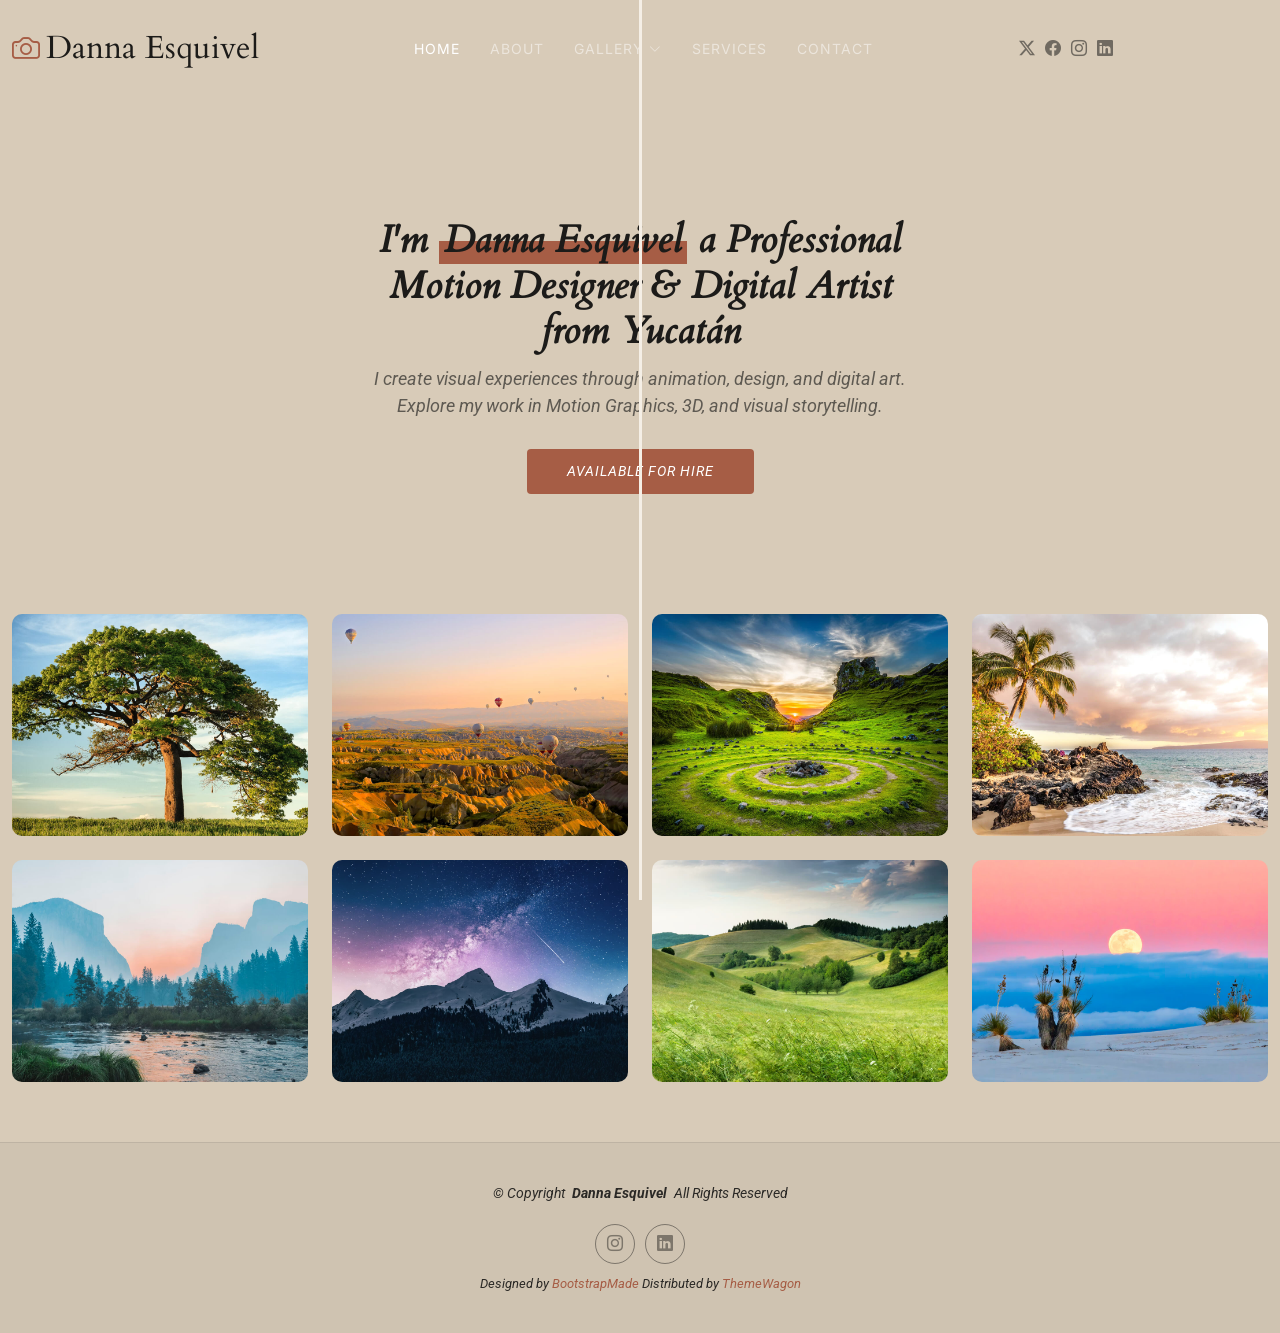
==== index.html @ 4520297f "Agregué enlace de Instagram" ====
<!DOCTYPE html>
<html lang="en">

<head>
  <meta charset="utf-8">
  <meta content="width=device-width, initial-scale=1.0" name="viewport">
  <title>Danna Esquivel | Motion Graphics & 3D Designer</title>
  <meta name="description" content="">
  <meta name="keywords" content="">

  <!-- Favicons -->
  <link href="assets/img/favicon.png" rel="icon">
  <link href="assets/img/apple-touch-icon.png" rel="apple-touch-icon">

  <!-- Fonts -->
  <link href="https://fonts.googleapis.com" rel="preconnect">
  <link href="https://fonts.gstatic.com" rel="preconnect" crossorigin>
  <link href="https://fonts.googleapis.com/css2?family=Roboto:ital,wght@0,100;0,300;0,400;0,500;0,700;0,900;1,100;1,300;1,400;1,500;1,700;1,900&family=Inter:wght@100;200;300;400;500;600;700;800;900&family=Cardo:ital,wght@0,400;0,700;1,400;1,700&display=swap" rel="stylesheet">

  <!-- Vendor CSS Files -->
  <link href="assets/vendor/bootstrap/css/bootstrap.min.css" rel="stylesheet">
  <link href="assets/vendor/bootstrap-icons/bootstrap-icons.css" rel="stylesheet">
  <link href="assets/vendor/aos/aos.css" rel="stylesheet">
  <link href="assets/vendor/glightbox/css/glightbox.min.css" rel="stylesheet">
  <link href="assets/vendor/swiper/swiper-bundle.min.css" rel="stylesheet">

  <!-- Main CSS File -->
  <link href="assets/css/main.css" rel="stylesheet">

  <!-- =======================================================
  * Template Name: PhotoFolio
  * Template URL: https://bootstrapmade.com/photofolio-bootstrap-photography-website-template/
  * Updated: Aug 07 2024 with Bootstrap v5.3.3
  * Author: BootstrapMade.com
  * License: https://bootstrapmade.com/license/
  ======================================================== -->
</head>

<body class="index-page">

  <header id="header" class="header d-flex align-items-center sticky-top">
    <div class="container-fluid position-relative d-flex align-items-center justify-content-between">

      <a href="index.html" class="logo d-flex align-items-center me-auto me-xl-0">
        <!-- Uncomment the line below if you also wish to use an image logo -->
        <!-- <img src="assets/img/logo.png" alt=""> -->
        <i class="bi bi-camera"></i>
        <h1 class="sitename">Danna Esquivel</h1>
      </a>

      <nav id="navmenu" class="navmenu">
        <ul>
          <li><a href="index.html" class="active">Home<br></a></li>
          <li><a href="about.html">About</a></li>
          <li class="dropdown"><a href="gallery.html"><span>Gallery</span> <i class="bi bi-chevron-down toggle-dropdown"></i></a>
            <ul>
              <li><a href="gallery.html">Nature</a></li>
              <li><a href="gallery.html">People</a></li>
              <li><a href="gallery.html">Architecture</a></li>
              <li><a href="gallery.html">Animals</a></li>
              <li><a href="gallery.html">Sports</a></li>
              <li><a href="gallery.html">Travel</a></li>
              <li class="dropdown"><a href="#"><span>Deep Dropdown</span> <i class="bi bi-chevron-down toggle-dropdown"></i></a>
                <ul>
                  <li><a href="#">Deep Dropdown 1</a></li>
                  <li><a href="#">Deep Dropdown 2</a></li>
                  <li><a href="#">Deep Dropdown 3</a></li>
                  <li><a href="#">Deep Dropdown 4</a></li>
                  <li><a href="#">Deep Dropdown 5</a></li>
                </ul>
              </li>
            </ul>
          </li>
          <li><a href="services.html">Services</a></li>
          <li><a href="contact.html">Contact</a></li>
        </ul>
        <i class="mobile-nav-toggle d-xl-none bi bi-list"></i>
      </nav>

      <div class="header-social-links">
        <a href="#" class="twitter"><i class="bi bi-twitter-x"></i></a>
        <a href="#" class="facebook"><i class="bi bi-facebook"></i></a>
        <a href="https://www.instagram.com/dannaeesq?igsh=MXY3OXNpZHllMGF1Nw==" target="_blank" ><i class="instagram"><i class="bi bi-instagram"></i></a>
        <a href="#" class="linkedin"><i class="bi bi-linkedin"></i></a>
      </div>

    </div>
  </header>

  <main class="main">

    <!-- Hero Section -->
    <section id="hero" class="hero section">

      <div class="container">
        <div class="row justify-content-center">
          <div class="col-lg-6 text-center" data-aos="fade-up" data-aos-delay="100">
            <h2><span>I'm </span><span class="underlight">Danna Esquivel</span> a Professional<span> Motion Designer & Digital Artist from Yucatán</span></h2>
            <p>I create visual experiences through animation, design, and digital art. Explore my work in Motion Graphics, 3D, and visual storytelling.</p>
            <a href="contact.html" class="btn-get-started">Available for Hire<br></a>
          </div>
        </div>
      </div>

    </section><!-- /Hero Section -->

    <!-- Gallery Section -->
    <section id="gallery" class="gallery section">

      <div class="container-fluid" data-aos="fade-up" data-aos-delay="100">

        <div class="row gy-4 justify-content-center">

          <div class="col-xl-3 col-lg-4 col-md-6">
            <div class="gallery-item h-100">
              <img src="assets/img/gallery/gallery-1.jpg" class="img-fluid" alt="">
              <div class="gallery-links d-flex align-items-center justify-content-center">
                <a href="assets/img/gallery/gallery-1.jpg" title="Gallery 1" class="glightbox preview-link"><i class="bi bi-arrows-angle-expand"></i></a>
                <a href="gallery-single.html" class="details-link"><i class="bi bi-link-45deg"></i></a>
              </div>
            </div>
          </div><!-- End Gallery Item -->

          <div class="col-xl-3 col-lg-4 col-md-6">
            <div class="gallery-item h-100">
              <img src="assets/img/gallery/gallery-2.jpg" class="img-fluid" alt="">
              <div class="gallery-links d-flex align-items-center justify-content-center">
                <a href="assets/img/gallery/gallery-2.jpg" title="Gallery 2" class="glightbox preview-link"><i class="bi bi-arrows-angle-expand"></i></a>
                <a href="gallery-single.html" class="details-link"><i class="bi bi-link-45deg"></i></a>
              </div>
            </div>
          </div><!-- End Gallery Item -->

          <div class="col-xl-3 col-lg-4 col-md-6">
            <div class="gallery-item h-100">
              <img src="assets/img/gallery/gallery-3.jpg" class="img-fluid" alt="">
              <div class="gallery-links d-flex align-items-center justify-content-center">
                <a href="assets/img/gallery/gallery-3.jpg" title="Gallery 3" class="glightbox preview-link"><i class="bi bi-arrows-angle-expand"></i></a>
                <a href="gallery-single.html" class="details-link"><i class="bi bi-link-45deg"></i></a>
              </div>
            </div>
          </div><!-- End Gallery Item -->

          <div class="col-xl-3 col-lg-4 col-md-6">
            <div class="gallery-item h-100">
              <img src="assets/img/gallery/gallery-4.jpg" class="img-fluid" alt="">
              <div class="gallery-links d-flex align-items-center justify-content-center">
                <a href="assets/img/gallery/gallery-4.jpg" title="Gallery 4" class="glightbox preview-link"><i class="bi bi-arrows-angle-expand"></i></a>
                <a href="gallery-single.html" class="details-link"><i class="bi bi-link-45deg"></i></a>
              </div>
            </div>
          </div><!-- End Gallery Item -->

          <div class="col-xl-3 col-lg-4 col-md-6">
            <div class="gallery-item h-100">
              <img src="assets/img/gallery/gallery-5.jpg" class="img-fluid" alt="">
              <div class="gallery-links d-flex align-items-center justify-content-center">
                <a href="assets/img/gallery/gallery-5.jpg" title="Gallery 5" class="glightbox preview-link"><i class="bi bi-arrows-angle-expand"></i></a>
                <a href="gallery-single.html" class="details-link"><i class="bi bi-link-45deg"></i></a>
              </div>
            </div>
          </div><!-- End Gallery Item -->

          <div class="col-xl-3 col-lg-4 col-md-6">
            <div class="gallery-item h-100">
              <img src="assets/img/gallery/gallery-6.jpg" class="img-fluid" alt="">
              <div class="gallery-links d-flex align-items-center justify-content-center">
                <a href="assets/img/gallery/gallery-6.jpg" title="Gallery 6" class="glightbox preview-link"><i class="bi bi-arrows-angle-expand"></i></a>
                <a href="gallery-single.html" class="details-link"><i class="bi bi-link-45deg"></i></a>
              </div>
            </div>
          </div><!-- End Gallery Item -->

          <div class="col-xl-3 col-lg-4 col-md-6">
            <div class="gallery-item h-100">
              <img src="assets/img/gallery/gallery-7.jpg" class="img-fluid" alt="">
              <div class="gallery-links d-flex align-items-center justify-content-center">
                <a href="assets/img/gallery/gallery-7.jpg" title="Gallery 7" class="glightbox preview-link"><i class="bi bi-arrows-angle-expand"></i></a>
                <a href="gallery-single.html" class="details-link"><i class="bi bi-link-45deg"></i></a>
              </div>
            </div>
          </div><!-- End Gallery Item -->

          <div class="col-xl-3 col-lg-4 col-md-6">
            <div class="gallery-item h-100">
              <img src="assets/img/gallery/gallery-8-2.jpg" class="img-fluid" alt="">
              <div class="gallery-links d-flex align-items-center justify-content-center">
                <a href="assets/img/gallery/gallery-8-2.jpg" title="Gallery 8" class="glightbox preview-link"><i class="bi bi-arrows-angle-expand"></i></a>
                <a href="gallery-single.html" class="details-link"><i class="bi bi-link-45deg"></i></a>
              </div>
            </div>
          </div><!-- End Gallery Item -->

        </div>

      </div>

    </section><!-- /Gallery Section -->

  </main>

  <footer id="footer" class="footer">

    <div class="container">
      <div class="copyright text-center ">
        <p>© <span>Copyright</span> <strong class="px-1 sitename">Danna Esquivel</strong> <span>All Rights Reserved</span></p>
      </div>
      <div class="social-links d-flex justify-content-center">
        <a href="https://www.instagram.com/dannaeesq?igsh=MXY3OXNpZHllMGF1Nw==" target="_blank"><i class="bi bi-instagram"></i></a>
        <a href=""><i class="bi bi-linkedin"></i></a>
      </div>
      <div class="credits">
        <!-- All the links in the footer should remain intact. -->
        <!-- You can delete the links only if you've purchased the pro version. -->
        <!-- Licensing information: https://bootstrapmade.com/license/ -->
        <!-- Purchase the pro version with working PHP/AJAX contact form: [buy-url] -->
        Designed by <a href="https://bootstrapmade.com/">BootstrapMade</a> Distributed by <a href="https://themewagon.com">ThemeWagon</a>
      </div>
    </div>

  </footer>

  <!-- Scroll Top -->
  <a href="#" id="scroll-top" class="scroll-top d-flex align-items-center justify-content-center"><i class="bi bi-arrow-up-short"></i></a>

  <!-- Preloader -->
  <div id="preloader">
    <div class="line"></div>
  </div>

  <!-- Vendor JS Files -->
  <script src="assets/vendor/bootstrap/js/bootstrap.bundle.min.js"></script>
  <script src="assets/vendor/php-email-form/validate.js"></script>
  <script src="assets/vendor/aos/aos.js"></script>
  <script src="assets/vendor/glightbox/js/glightbox.min.js"></script>
  <script src="assets/vendor/swiper/swiper-bundle.min.js"></script>

  <!-- Main JS File -->
  <script src="assets/js/main.js"></script>

</body>

</html>
---- assets/css/main.css ----
/**
* Template Name: PhotoFolio
* Template URL: https://bootstrapmade.com/photofolio-bootstrap-photography-website-template/
* Updated: Aug 07 2024 with Bootstrap v5.3.3
* Author: BootstrapMade.com
* License: https://bootstrapmade.com/license/
*/

/*--------------------------------------------------------------
# Font & Color Variables
# Help: https://bootstrapmade.com/color-system/
--------------------------------------------------------------*/
/* Fonts */
:root {
  --default-font: "Roboto",  system-ui, -apple-system, "Segoe UI", Roboto, "Helvetica Neue", Arial, "Noto Sans", "Liberation Sans", sans-serif, "Apple Color Emoji", "Segoe UI Emoji", "Segoe UI Symbol", "Noto Color Emoji";
  --heading-font: "Cardo",  sans-serif;
  --nav-font: "Inter",  sans-serif;
}

/* Global Colors - The following color variables are used throughout the website. Updating them here will change the color scheme of the entire website */
:root { 
  --background-color:  #D8CBB8; /* Background color for the entire website, including individual sections */
  --default-color: #2B2926; /* Default color used for the majority of the text content across the entire website */
  --heading-color: #1C1B19; /* Color for headings, subheadings and title throughout the website */
  --accent-color: #A65D45; /* Accent color that represents your brand on the website. It's used for buttons, links, and other elements that need to stand out */
  --surface-color: #C9BAA5; /* The surface color is used as a background of boxed elements within sections, such as cards, icon boxes, or other elements that require a visual separation from the global background. */
  --contrast-color: #ffffff; /* Contrast color for text, ensuring readability against backgrounds of accent, heading, or default colors. */
}

/* Nav Menu Colors - The following color variables are used specifically for the navigation menu. They are separate from the global colors to allow for more customization options */
:root {
  --nav-color: rgba(255, 255, 255, 0.5);  /* The default color of the main navmenu links */
  --nav-hover-color: #ffffff; /* Applied to main navmenu links when they are hovered over or active */
  --nav-mobile-background-color: #1a1a1a; /* Used as the background color for mobile navigation menu */
  --nav-dropdown-background-color: #1a1a1a; /* Used as the background color for dropdown items that appear when hovering over primary navigation items */
  --nav-dropdown-color: rgba(255, 255, 255, 0.5); /* Used for navigation links of the dropdown items in the navigation menu. */
  --nav-dropdown-hover-color: #ffffff; /* Similar to --nav-hover-color, this color is applied to dropdown navigation links when they are hovered over. */
}

/* Color Presets - These classes override global colors when applied to any section or element, providing reuse of the sam color scheme. */

.light-background {
  --background-color: #1a1a1a;
  --surface-color: #343434;
}

.dark-background {
  --background-color: #060606;
  --default-color: #ffffff;
  --heading-color: #ffffff;
  --surface-color: #252525;
  --contrast-color: #ffffff;
}

/* Smooth scroll */
:root {
  scroll-behavior: smooth;
}

/*--------------------------------------------------------------
# General Styling & Shared Classes
--------------------------------------------------------------*/
body {
  color: var(--default-color);
  background-color: var(--background-color);
  font-family: var(--default-font);
}

a {
  color: var(--accent-color);
  text-decoration: none;
  transition: 0.3s;
}

a:hover {
  color: color-mix(in srgb, var(--accent-color), transparent 25%);
  text-decoration: none;
}

h1,
h2,
h3,
h4,
h5,
h6 {
  color: var(--heading-color);
  font-family: var(--heading-font);
}

/* PHP Email Form Messages
------------------------------*/
.php-email-form .error-message {
  display: none;
  background: #df1529;
  color: #ffffff;
  text-align: left;
  padding: 15px;
  margin-bottom: 24px;
  font-weight: 600;
}

.php-email-form .sent-message {
  display: none;
  color: #ffffff;
  background: #059652;
  text-align: center;
  padding: 15px;
  margin-bottom: 24px;
  font-weight: 600;
}

.php-email-form .loading {
  display: none;
  background: var(--surface-color);
  text-align: center;
  padding: 15px;
  margin-bottom: 24px;
}

.php-email-form .loading:before {
  content: "";
  display: inline-block;
  border-radius: 50%;
  width: 24px;
  height: 24px;
  margin: 0 10px -6px 0;
  border: 3px solid var(--accent-color);
  border-top-color: var(--surface-color);
  animation: php-email-form-loading 1s linear infinite;
}

@keyframes php-email-form-loading {
  0% {
    transform: rotate(0deg);
  }

  100% {
    transform: rotate(360deg);
  }
}

/*--------------------------------------------------------------
# Global Header
--------------------------------------------------------------*/
.header {
  color: var(--default-color);
  background-color: var(--background-color);
  padding: 20px 0;
  transition: all 0.5s;
  z-index: 997;
  border-bottom: 1px solid var(--background-color);
}

.header .logo {
  line-height: 1;
}

.header .logo img {
  max-height: 36px;
  margin-right: 8px;
}

.header .logo h1 {
  font-size: 32px;
  margin: 0;
  font-weight: 400;
  color: var(--heading-color);
}

.header .logo i {
  font-size: 28px;
  margin-right: 6px;
}

.header .header-social-links {
  padding-right: 15px;
}

.header .header-social-links a {
  color: color-mix(in srgb, var(--default-color), transparent 40%);
  padding-left: 6px;
  display: inline-block;
  transition: 0.3s;
  font-size: 16px;
}

.header .header-social-links a:hover {
  color: var(--accent-color);
}

.header .header-social-links a i {
  line-height: 0px;
}

@media (max-width: 1200px) {
  .header .logo {
    order: 1;
  }

  .header .logo h1 {
    font-size: 26px;
  }

  .header .logo i {
    font-size: 20px;
  }

  .header .header-social-links {
    order: 2;
  }

  .header .header-social-links a {
    font-size: 16px;
  }

  .header .navmenu {
    order: 3;
  }
}

.scrolled .header {
  border-color: color-mix(in srgb, var(--background-color) 90%, white 20%);
}

/*--------------------------------------------------------------
# Navigation Menu
--------------------------------------------------------------*/
/* Navmenu - Desktop */
@media (min-width: 1200px) {
  .navmenu {
    padding: 0;
  }

  .navmenu ul {
    margin: 0;
    padding: 0;
    display: flex;
    list-style: none;
    align-items: center;
  }

  .navmenu li {
    position: relative;
  }

  .navmenu a,
  .navmenu a:focus {
    color: var(--nav-color);
    padding: 18px 15px;
    font-size: 14px;
    font-family: var(--nav-font);
    font-weight: 400;
    display: flex;
    align-items: center;
    justify-content: space-between;
    white-space: nowrap;
    transition: 0.3s;
    text-transform: uppercase;
    letter-spacing: 1px;
  }

  .navmenu a i,
  .navmenu a:focus i {
    font-size: 12px;
    line-height: 0;
    margin-left: 5px;
    transition: 0.3s;
  }

  .navmenu li:last-child a {
    padding-right: 0;
  }

  .navmenu li:hover>a,
  .navmenu .active,
  .navmenu .active:focus {
    color: var(--nav-hover-color);
  }

  .navmenu .dropdown ul {
    margin: 0;
    padding: 10px 0;
    background: var(--nav-dropdown-background-color);
    display: block;
    position: absolute;
    visibility: hidden;
    left: 14px;
    top: 130%;
    opacity: 0;
    transition: 0.3s;
    border-radius: 4px;
    z-index: 99;
  }

  .navmenu .dropdown ul li {
    min-width: 200px;
  }

  .navmenu .dropdown ul a {
    padding: 10px 20px;
    font-size: 15px;
    text-transform: none;
    color: var(--nav-dropdown-color);
  }

  .navmenu .dropdown ul a i {
    font-size: 12px;
  }

  .navmenu .dropdown ul a:hover,
  .navmenu .dropdown ul .active:hover,
  .navmenu .dropdown ul li:hover>a {
    color: var(--nav-dropdown-hover-color);
  }

  .navmenu .dropdown:hover>ul {
    opacity: 1;
    top: 100%;
    visibility: visible;
  }

  .navmenu .dropdown .dropdown ul {
    top: 0;
    left: -90%;
    visibility: hidden;
  }

  .navmenu .dropdown .dropdown:hover>ul {
    opacity: 1;
    top: 0;
    left: -100%;
    visibility: visible;
  }
}

/* Navmenu - Mobile */
@media (max-width: 1199px) {
  .mobile-nav-toggle {
    color: var(--nav-color);
    font-size: 28px;
    line-height: 0;
    margin-right: 10px;
    cursor: pointer;
    transition: color 0.3s;
  }

  .navmenu {
    padding: 0;
    z-index: 9997;
  }

  .navmenu ul {
    display: none;
    position: absolute;
    inset: 60px 20px 20px 20px;
    padding: 10px 0;
    margin: 0;
    border-radius: 6px;
    background-color: var(--nav-mobile-background-color);
    overflow-y: auto;
    transition: 0.3s;
    z-index: 9998;
    box-shadow: 0px 0px 30px rgba(0, 0, 0, 0.1);
  }

  .navmenu a,
  .navmenu a:focus {
    color: var(--nav-dropdown-color);
    padding: 10px 20px;
    font-family: var(--nav-font);
    font-size: 17px;
    font-weight: 500;
    display: flex;
    align-items: center;
    justify-content: space-between;
    white-space: nowrap;
    transition: 0.3s;
  }

  .navmenu a i,
  .navmenu a:focus i {
    font-size: 12px;
    line-height: 0;
    margin-left: 5px;
    width: 30px;
    height: 30px;
    display: flex;
    align-items: center;
    justify-content: center;
    border-radius: 50%;
    transition: 0.3s;
    background-color: color-mix(in srgb, var(--accent-color), transparent 90%);
  }

  .navmenu a i:hover,
  .navmenu a:focus i:hover {
    background-color: var(--accent-color);
    color: var(--contrast-color);
  }

  .navmenu a:hover,
  .navmenu .active,
  .navmenu .active:focus {
    color: var(--nav-dropdown-hover-color);
  }

  .navmenu .active i,
  .navmenu .active:focus i {
    background-color: var(--accent-color);
    color: var(--contrast-color);
    transform: rotate(180deg);
  }

  .navmenu .dropdown ul {
    position: static;
    display: none;
    z-index: 99;
    padding: 10px 0;
    margin: 10px 20px;
    background-color: var(--nav-dropdown-background-color);
    border: 1px solid color-mix(in srgb, var(--default-color), transparent 90%);
    box-shadow: none;
    transition: all 0.5s ease-in-out;
  }

  .navmenu .dropdown ul ul {
    background-color: rgba(33, 37, 41, 0.1);
  }

  .navmenu .dropdown>.dropdown-active {
    display: block;
    background-color: rgba(33, 37, 41, 0.03);
  }

  .mobile-nav-active {
    overflow: hidden;
  }

  .mobile-nav-active .mobile-nav-toggle {
    color: #fff;
    position: absolute;
    font-size: 32px;
    top: 15px;
    right: 15px;
    margin-right: 0;
    z-index: 9999;
  }

  .mobile-nav-active .navmenu {
    position: fixed;
    overflow: hidden;
    inset: 0;
    background: rgba(33, 37, 41, 0.8);
    transition: 0.3s;
  }

  .mobile-nav-active .navmenu>ul {
    display: block;
  }
}

/*--------------------------------------------------------------
# Global Footer
--------------------------------------------------------------*/
.footer {
  --background-color: color-mix(in srgb, var(--default-color), transparent 95%);
  border-top: 1px solid color-mix(in srgb, var(--default-color), transparent 90%);
  color: var(--default-color);
  background-color: var(--background-color);
  font-size: 14px;
  padding: 40px 0;
  position: relative;
}

.footer .copyright p {
  margin-bottom: 0;
}

.footer .social-links {
  margin-top: 20px;
}

.footer .social-links a {
  display: flex;
  align-items: center;
  justify-content: center;
  width: 40px;
  height: 40px;
  border-radius: 50%;
  border: 1px solid color-mix(in srgb, var(--default-color), transparent 50%);
  font-size: 16px;
  color: color-mix(in srgb, var(--default-color), transparent 50%);
  margin: 0 5px;
  transition: 0.3s;
}

.footer .social-links a:hover {
  color: var(--accent-color);
  border-color: var(--accent-color);
}

.footer .credits {
  margin-top: 10px;
  font-size: 13px;
  text-align: center;
}

/*--------------------------------------------------------------
# Preloader
--------------------------------------------------------------*/
#preloader {
  display: flex;
  position: fixed;
  inset: 0;
  width: 100%;
  height: 100vh;
  z-index: 99999;
}

#preloader:before,
#preloader:after {
  content: "";
  background-color: #2B2926;
  position: absolute;
  inset: 0;
  width: 50%;
  height: 100%;
  transition: all 0.3s ease 0s;
  z-index: -1;
}

#preloader:after {
  left: auto;
  right: 0;
}

#preloader .line {
  position: relative;
  overflow: hidden;
  margin: auto;
  width: 3px;
  height: 280px;
  transition: all 0.8s ease 0s;
}

#preloader .line:before {
  content: "";
  position: absolute;
  background-color: #F5EFE6;
  left: 0;
  top: 50%;
  width: 4px;
  height: 0%;
  transform: translateY(-50%);
  animation: lineincrease 1000ms ease-in-out 0s forwards;
}

#preloader .line:after {
  content: "";
  position: absolute;
  background-color: color-mix(in srgb, var(--default-color), transparent 95%);
  left: 0;
  top: 0;
  width: 3px;
  height: 100%;
  transform: translateY(-100%);
  animation: linemove 1200ms linear 0s infinite;
  animation-delay: 2000ms;
}

#preloader.loaded .line {
  opacity: 0;
  height: 100% !important;
}

#preloader.loaded .line:after {
  opacity: 0;
}

#preloader.loaded:before,
#preloader.loaded:after {
  animation: preloaderfinish 800ms ease-in-out 300ms forwards;
}

@keyframes lineincrease {
  0% {
    height: 0%;
  }

  100% {
    height: 100%;
  }
}

@keyframes linemove {
  0% {
    transform: translateY(200%);
  }

  100% {
    transform: translateY(-100%);
  }
}

@keyframes preloaderfinish {
  0% {
    width: 5 0%;
  }

  100% {
    width: 0%;
  }
}

/*--------------------------------------------------------------
# Scroll Top Button
--------------------------------------------------------------*/
.scroll-top {
  position: fixed;
  visibility: hidden;
  opacity: 0;
  right: 15px;
  bottom: -15px;
  z-index: 99999;
  background-color: var(--accent-color);
  width: 44px;
  height: 44px;
  border-radius: 50px;
  transition: all 0.4s;
}

.scroll-top i {
  font-size: 24px;
  color: var(--default-color);
  line-height: 0;
}

.scroll-top:hover {
  background-color: color-mix(in srgb, var(--accent-color), transparent 20%);
}

.scroll-top.active {
  visibility: visible;
  opacity: 1;
  bottom: 15px;
}

/*--------------------------------------------------------------
# Disable aos animation delay on mobile devices
--------------------------------------------------------------*/
@media screen and (max-width: 768px) {
  [data-aos-delay] {
    transition-delay: 0 !important;
  }
}

/*--------------------------------------------------------------
# Global Page Titles & Breadcrumbs
--------------------------------------------------------------*/
.page-title {
  color: var(--default-color);
  background-color: var(--background-color);
  position: relative;
}

.page-title .heading {
  padding: 80px 0;
  border-top: 1px solid color-mix(in srgb, var(--default-color), transparent 90%);
}

.page-title .heading h1 {
  font-size: 64px;
  font-weight: 400;
}

.page-title .heading .cta-btn {
  color: var(--default-color);
  background: var(--accent-color);
  font-weight: 400;
  font-size: 14px;
  display: inline-block;
  margin-top: 20px;
  padding: 12px 40px;
  border-radius: 4px;
  transition: 0.5s;
  text-transform: uppercase;
  letter-spacing: 1px;
}

.page-title .heading .cta-btn:hover {
  background-color: color-mix(in srgb, var(--accent-color) 90%, white 10%);
}

.page-title nav {
  background-color: color-mix(in srgb, var(--default-color), transparent 90%);
  padding: 20px 0;
}

.page-title nav ol {
  display: flex;
  flex-wrap: wrap;
  list-style: none;
  margin: 0;
  font-size: 16px;
  font-weight: 600;
}

.page-title nav ol li+li {
  padding-left: 10px;
}

.page-title nav ol li+li::before {
  content: "/";
  display: inline-block;
  padding-right: 10px;
  color: color-mix(in srgb, var(--default-color), transparent 70%);
}

/*--------------------------------------------------------------
# Global Sections
--------------------------------------------------------------*/
section,
.section {
  color: var(--default-color);
  background-color: var(--background-color);
  padding: 60px 0;
  scroll-margin-top: 100px;
  overflow: clip;
}

@media (max-width: 1199px) {

  section,
  .section {
    scroll-margin-top: 66px;
  }
}

/*--------------------------------------------------------------
# Global Section Titles
--------------------------------------------------------------*/
.section-title {
  padding-bottom: 60px;
  position: relative;
}

.section-title h2 {
  font-size: 14px;
  font-weight: 400;
  padding: 0;
  line-height: 1px;
  margin: 0;
  letter-spacing: 1.5px;
  text-transform: uppercase;
  color: color-mix(in srgb, var(--default-color), transparent 50%);
  position: relative;
  font-family: var(--default-font);
}

.section-title h2::after {
  content: "";
  width: 120px;
  height: 1px;
  display: inline-block;
  background: var(--accent-color);
  margin: 4px 10px;
}

.section-title p {
  color: var(--heading-color);
  margin: 0;
  font-size: 36px;
  font-weight: 400;
  font-family: var(--heading-font);
}

/*--------------------------------------------------------------
# Hero Section
--------------------------------------------------------------*/
.hero {
  width: 100%;
  min-height: 30vh;
  position: relative;
  padding: 120px 0 60px 0;
  display: flex;
  align-items: center;
}

.hero h2 {
  margin: 0 0 10px 0;
  font-size: 38px;
  font-weight: 700;
}

.hero h2 .underlight {
  position: relative;
  z-index: 1;
  padding: 0 5px;
  display: inline-block;
}

.hero h2 .underlight:before {
  content: "";
  position: absolute;
  height: 50%;
  bottom: 0;
  left: 0;
  right: 0;
  background: var(--accent-color);
  z-index: -1;
}

.hero p {
  color: color-mix(in srgb, var(--default-color), transparent 30%);
  margin-bottom: 30px;
  font-size: 18px;
}

@media (max-width: 768px) {
  .hero h2 {
    font-size: 32px;
  }
}

.hero .btn-get-started {
  color: var(--contrast-color);
  background: var(--accent-color);
  font-weight: 400;
  font-size: 14px;
  display: inline-block;
  padding: 12px 40px;
  border-radius: 4px;
  transition: 0.5s;
  text-transform: uppercase;
  letter-spacing: 1px;
}

.hero .btn-get-started:hover {
  background-color: color-mix(in srgb, var(--accent-color) 90%, white 10%);
}

/*--------------------------------------------------------------
# Gallery Section
--------------------------------------------------------------*/
.gallery .gallery-item {
  position: relative;
  overflow: hidden;
  border-radius: 10px;
}

.gallery .gallery-item img {
  transition: 0.3s;
}

.gallery .gallery-links {
  position: absolute;
  inset: 0;
  opacity: 0;
  transition: all ease-in-out 0.3s;
  background: rgba(0, 0, 0, 0.6);
  z-index: 3;
}

.gallery .gallery-links .preview-link,
.gallery .gallery-links .details-link {
  font-size: 20px;
  color: rgba(255, 255, 255, 0.5);
  transition: 0.3s;
  line-height: 1.2;
  margin: 30px 8px 0 8px;
}

.gallery .gallery-links .preview-link:hover,
.gallery .gallery-links .details-link:hover {
  color: #ffffff;
}

.gallery .gallery-links .details-link {
  font-size: 30px;
  line-height: 0;
}

.gallery .gallery-item:hover .gallery-links {
  opacity: 1;
}

.gallery .gallery-item:hover .preview-link,
.gallery .gallery-item:hover .details-link {
  margin-top: 0;
}

.gallery .gallery-item:hover img {
  transform: scale(1.1);
}

.glightbox-clean .gslide-description {
  background: #272727;
}

.glightbox-clean .gslide-title {
  color: rgba(255, 255, 255, 0.8);
  margin: 0;
}

/*--------------------------------------------------------------
# About Section
--------------------------------------------------------------*/
.about .content h2 {
  font-weight: 700;
  font-size: 24px;
}

.about .content ul {
  list-style: none;
  padding: 0;
}

.about .content ul li {
  margin-bottom: 20px;
  display: flex;
  align-items: center;
}

.about .content ul strong {
  margin-right: 10px;
}

.about .content ul i {
  font-size: 16px;
  margin-right: 5px;
  color: var(--accent-color);
  line-height: 0;
}

/*--------------------------------------------------------------
# Testimonials Section
--------------------------------------------------------------*/
.testimonials .testimonial-item {
  background-color: var(--surface-color);
  box-shadow: 0px 0 20px rgba(0, 0, 0, 0.1);
  box-sizing: content-box;
  padding: 30px;
  margin: 40px 30px;
  min-height: 320px;
  display: flex;
  flex-direction: column;
  text-align: center;
  transition: 0.3s;
}

.testimonials .testimonial-item .stars {
  margin-bottom: 15px;
}

.testimonials .testimonial-item .stars i {
  color: #ffc107;
  margin: 0 1px;
}

.testimonials .testimonial-item .testimonial-img {
  width: 90px;
  border-radius: 50%;
  border: 4px solid var(--background-color);
  margin: 0 auto;
}

.testimonials .testimonial-item h3 {
  font-size: 18px;
  font-weight: bold;
  margin: 10px 0 5px 0;
}

.testimonials .testimonial-item h4 {
  font-size: 14px;
  color: color-mix(in srgb, var(--default-color), transparent 40%);
  margin: 0;
}

.testimonials .testimonial-item p {
  font-style: italic;
  margin: 0 auto 15px auto;
}

.testimonials .swiper-wrapper {
  height: auto;
}

.testimonials .swiper-pagination {
  margin-top: 20px;
  position: relative;
}

.testimonials .swiper-pagination .swiper-pagination-bullet {
  width: 12px;
  height: 12px;
  background-color: color-mix(in srgb, var(--default-color), transparent 85%);
  opacity: 1;
}

.testimonials .swiper-pagination .swiper-pagination-bullet-active {
  background-color: var(--accent-color);
}

.testimonials .swiper-slide {
  opacity: 0.3;
}

@media (max-width: 1199px) {
  .testimonials .swiper-slide-active {
    opacity: 1;
  }

  .testimonials .swiper-pagination {
    margin-top: 0;
  }

  .testimonials .testimonial-item {
    margin: 40px 20px;
  }
}

@media (min-width: 1200px) {
  .testimonials .swiper-slide-next {
    opacity: 1;
    transform: scale(1.12);
  }
}

/*--------------------------------------------------------------
# Gallery Details Section
--------------------------------------------------------------*/
.gallery-details .portfolio-details-slider img {
  width: 100%;
}

.gallery-details .swiper-wrapper {
  height: auto;
}

.gallery-details .swiper-button-prev,
.gallery-details .swiper-button-next {
  width: 48px;
  height: 48px;
}

.gallery-details .swiper-button-prev:after,
.gallery-details .swiper-button-next:after {
  color: rgba(255, 255, 255, 0.8);
  background-color: rgba(0, 0, 0, 0.15);
  font-size: 24px;
  border-radius: 50%;
  width: 48px;
  height: 48px;
  display: flex;
  align-items: center;
  justify-content: center;
  transition: 0.3s;
}

.gallery-details .swiper-button-prev:hover:after,
.gallery-details .swiper-button-next:hover:after {
  background-color: rgba(0, 0, 0, 0.3);
}

@media (max-width: 575px) {

  .gallery-details .swiper-button-prev,
  .gallery-details .swiper-button-next {
    display: none;
  }
}

.gallery-details .swiper-pagination {
  margin-top: 20px;
  position: relative;
}

.gallery-details .swiper-pagination .swiper-pagination-bullet {
  width: 10px;
  height: 10px;
  background-color: color-mix(in srgb, var(--default-color), transparent 85%);
  opacity: 1;
}

.gallery-details .swiper-pagination .swiper-pagination-bullet-active {
  background-color: var(--accent-color);
}

.gallery-details .portfolio-info h3 {
  font-size: 22px;
  font-weight: 700;
  margin-bottom: 20px;
  padding-bottom: 20px;
  position: relative;
}

.gallery-details .portfolio-info h3:after {
  content: "";
  position: absolute;
  display: block;
  width: 50px;
  height: 3px;
  background: var(--accent-color);
  left: 0;
  bottom: 0;
}

.gallery-details .portfolio-info ul {
  list-style: none;
  padding: 0;
  font-size: 15px;
}

.gallery-details .portfolio-info ul li {
  display: flex;
  flex-direction: column;
  padding-bottom: 15px;
}

.gallery-details .portfolio-info ul strong {
  text-transform: uppercase;
  font-weight: 400;
  color: color-mix(in srgb, var(--default-color), transparent 50%);
  font-size: 14px;
}

.gallery-details .portfolio-info .btn-visit {
  padding: 8px 40px;
  background: var(--accent-color);
  color: var(--contrast-color);
  border-radius: 50px;
  transition: 0.3s;
}

.gallery-details .portfolio-info .btn-visit:hover {
  background: color-mix(in srgb, var(--accent-color), transparent 20%);
}

.gallery-details .portfolio-description h2 {
  font-size: 26px;
  font-weight: 700;
  margin-bottom: 20px;
}

.gallery-details .portfolio-description p {
  padding: 0;
}

.gallery-details .portfolio-description .testimonial-item {
  padding: 30px 30px 0 30px;
  position: relative;
  background: color-mix(in srgb, var(--default-color), transparent 97%);
  margin-bottom: 50px;
}

.gallery-details .portfolio-description .testimonial-item .testimonial-img {
  width: 90px;
  border-radius: 50px;
  border: 6px solid var(--background-color);
  float: left;
  margin: 0 10px 0 0;
}

.gallery-details .portfolio-description .testimonial-item h3 {
  font-size: 18px;
  font-weight: bold;
  margin: 15px 0 5px 0;
  padding-top: 20px;
}

.gallery-details .portfolio-description .testimonial-item h4 {
  font-size: 14px;
  color: #6c757d;
  margin: 0;
}

.gallery-details .portfolio-description .testimonial-item .quote-icon-left,
.gallery-details .portfolio-description .testimonial-item .quote-icon-right {
  color: color-mix(in srgb, var(--accent-color), transparent 50%);
  font-size: 26px;
  line-height: 0;
}

.gallery-details .portfolio-description .testimonial-item .quote-icon-left {
  display: inline-block;
  left: -5px;
  position: relative;
}

.gallery-details .portfolio-description .testimonial-item .quote-icon-right {
  display: inline-block;
  right: -5px;
  position: relative;
  top: 10px;
  transform: scale(-1, -1);
}

.gallery-details .portfolio-description .testimonial-item p {
  font-style: italic;
  margin: 0 0 15px 0 0 0;
  padding: 0;
}

/*--------------------------------------------------------------
# Services Section
--------------------------------------------------------------*/
.services .service-item {
  background-color: var(--surface-color);
  padding: 50px 30px;
  transition: all 0.3s ease-in-out;
  height: 100%;
  position: relative;
  z-index: 1;
}

.services .service-item:before {
  content: "";
  position: absolute;
  background: var(--accent-color);
  inset: 100% 0 0 0;
  transition: all 0.3s;
  z-index: -1;
}

.services .service-item .icon {
  margin-bottom: 15px;
}

.services .service-item .icon i {
  color: var(--default-color);
  background-color: var(--accent-color);
  font-size: 24px;
  width: 56px;
  height: 56px;
  display: flex;
  align-items: center;
  justify-content: center;
  border-radius: 50%;
  transition: ease-in-out 0.3s;
}

.services .service-item h4 {
  font-weight: 700;
  margin-bottom: 15px;
  font-size: 20px;
  font-family: var(--default-font);
}

.services .service-item h4 a {
  color: var(--heading-color);
  transition: ease-in-out 0.3s;
}

.services .service-item p {
  line-height: 24px;
  font-size: 14px;
  margin-bottom: 0;
  transition: ease-in-out 0.3s;
}

.services .service-item:hover h4 a,
.services .service-item:hover p {
  color: var(--default-color);
}

.services .service-item:hover i {
  color: var(--accent-color);
  background-color: var(--default-color);
}

.services .service-item:hover:before {
  background: var(--accent-color);
  inset: 0;
  border-radius: 0px;
}

/*--------------------------------------------------------------
# Pricing Section
--------------------------------------------------------------*/
.pricing .pricing-item {
  border-bottom: 1px dashed color-mix(in srgb, var(--default-color), transparent 60%);
  width: 100%;
  height: 100%;
  padding: 0 0 15px 0;
}

.pricing .pricing-item h3 {
  margin: 0;
  font-size: 20px;
  font-weight: 600;
}

.pricing .pricing-item h4 {
  margin: 0;
  font-size: 18px;
  color: var(--accent-color);
}

/*--------------------------------------------------------------
# Contact Section
--------------------------------------------------------------*/
.contact .info-wrap {
  margin-bottom: 30px;
}

.contact .info-item i {
  font-size: 20px;
  color: var(--accent-color);
  width: 56px;
  height: 56px;
  display: flex;
  justify-content: center;
  align-items: center;
  transition: all 0.3s ease-in-out;
  border-radius: 50%;
  border: 1px solid color-mix(in srgb, var(--accent-color), transparent 40%);
  margin-right: 15px;
}

.contact .info-item h3 {
  font-size: 18px;
  font-weight: 700;
  margin: 0 0 5px 0;
  font-family: var(--default-font);
}

.contact .info-item p {
  padding: 0;
  margin-bottom: 0;
  font-size: 14px;
}

.contact .info-item:hover i {
  background: var(--accent-color);
  color: var(--contrast-color);
}

@media (max-width: 575px) {
  .contact .php-email-form {
    padding: 20px;
  }
}

.contact .php-email-form input[type=text],
.contact .php-email-form input[type=email],
.contact .php-email-form textarea {
  font-size: 14px;
  padding: 10px 15px;
  box-shadow: none;
  border-radius: 0;
  color: var(--default-color);
  background-color: var(--surface-color);
  border-color: color-mix(in srgb, var(--default-color), transparent 80%);
}

.contact .php-email-form input[type=text]:focus,
.contact .php-email-form input[type=email]:focus,
.contact .php-email-form textarea:focus {
  border-color: var(--accent-color);
}

.contact .php-email-form input[type=text]::placeholder,
.contact .php-email-form input[type=email]::placeholder,
.contact .php-email-form textarea::placeholder {
  color: color-mix(in srgb, var(--default-color), transparent 70%);
}

.contact .php-email-form button[type=submit] {
  color: var(--default-color);
  background: var(--accent-color);
  font-weight: 400;
  font-size: 14px;
  display: inline-block;
  margin-top: 20px;
  padding: 14px 40px;
  border: 0;
  border-radius: 4px;
  transition: 0.5s;
  text-transform: uppercase;
  letter-spacing: 1px;
}

.contact .php-email-form button[type=submit]:hover {
  background-color: color-mix(in srgb, var(--accent-color) 90%, white 10%);
}

/*--------------------------------------------------------------
# Starter Section Section
--------------------------------------------------------------*/
.starter-section {
  /* Add your styles here */
}
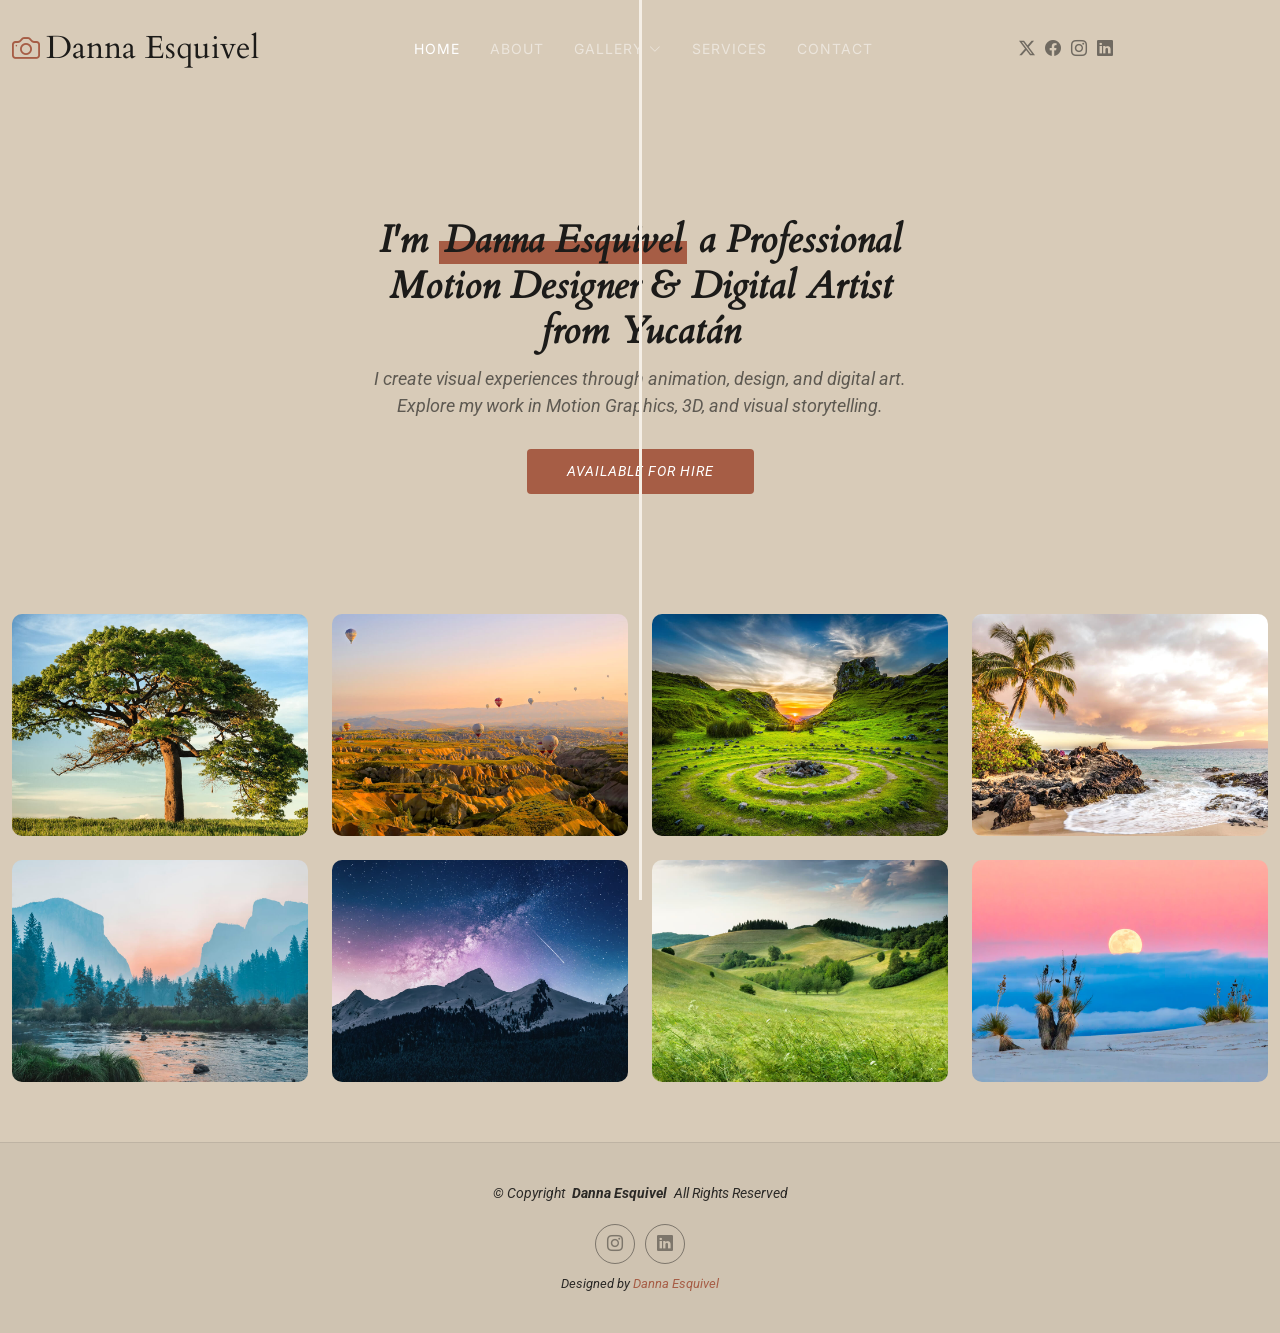
==== commit 766ad331: "Actualicé index" ====
--- a/index.html
+++ b/index.html
@@ -214,7 +214,7 @@
         <!-- You can delete the links only if you've purchased the pro version. -->
         <!-- Licensing information: https://bootstrapmade.com/license/ -->
         <!-- Purchase the pro version with working PHP/AJAX contact form: [buy-url] -->
-        Designed by <a href="https://bootstrapmade.com/">BootstrapMade</a> Distributed by <a href="https://themewagon.com">ThemeWagon</a>
+        Designed by <a href="https://bootstrapmade.com/">Danna Esquivel</a>
       </div>
     </div>
 
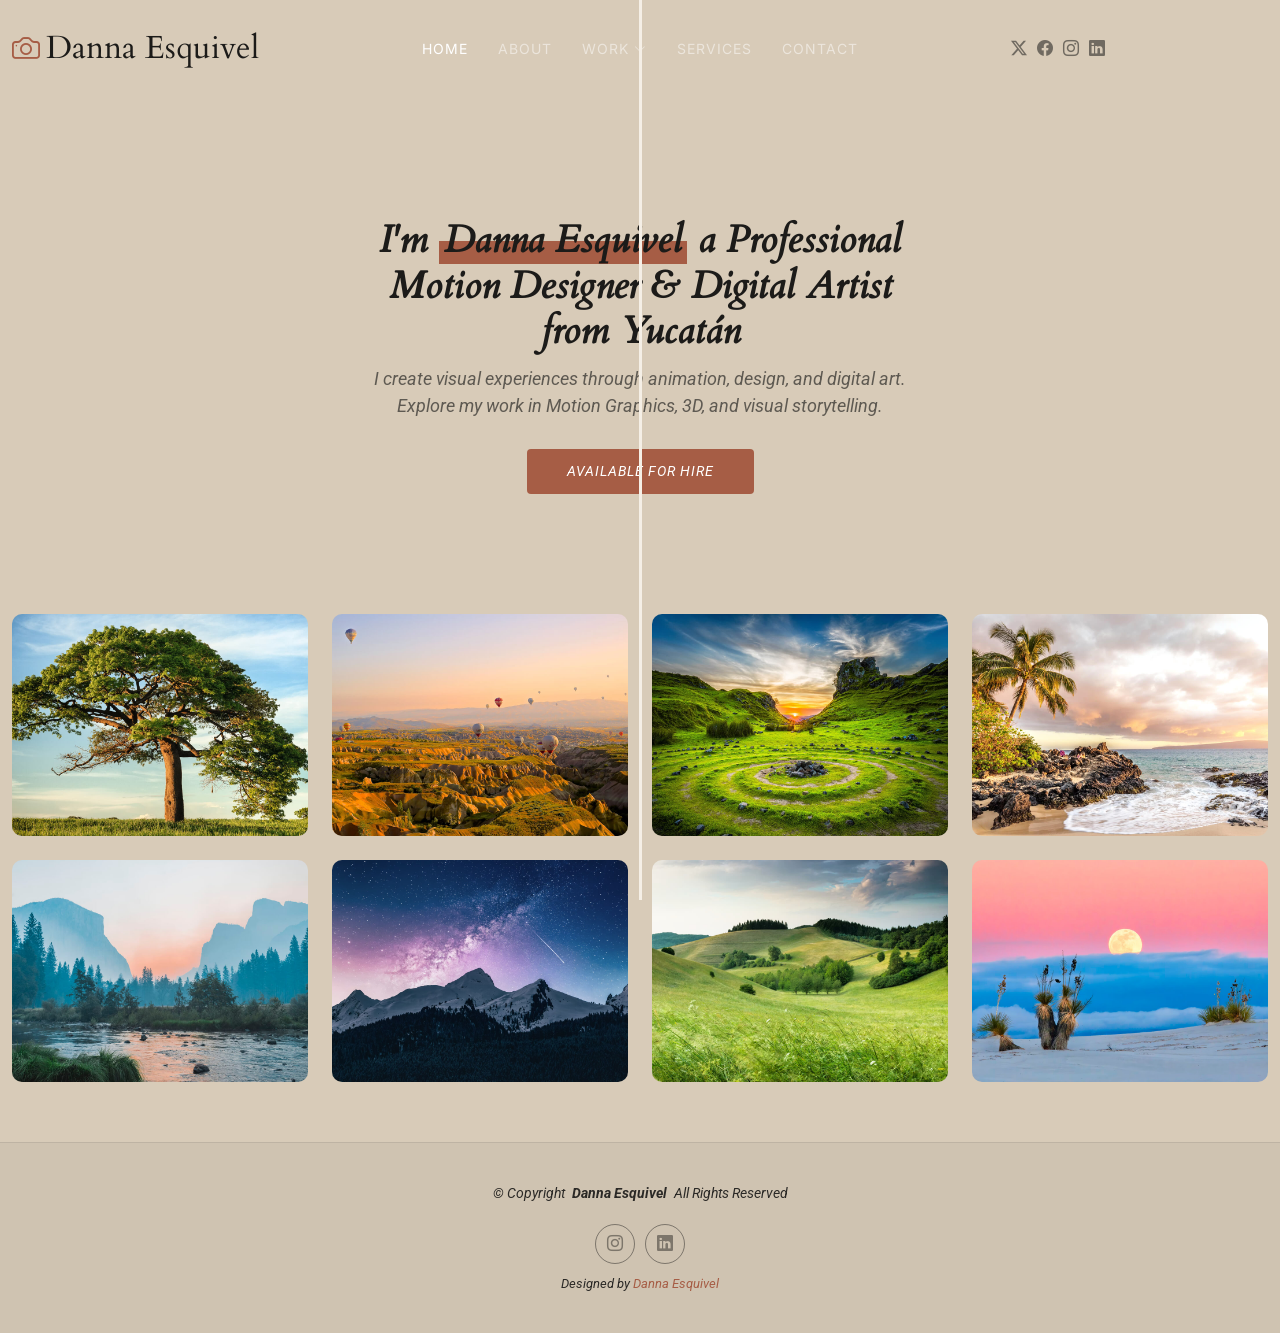
==== commit 53dfdda4: "Actualicé index" ====
--- a/index.html
+++ b/index.html
@@ -52,29 +52,18 @@
         <ul>
           <li><a href="index.html" class="active">Home<br></a></li>
           <li><a href="about.html">About</a></li>
-          <li class="dropdown"><a href="gallery.html"><span>Gallery</span> <i class="bi bi-chevron-down toggle-dropdown"></i></a>
-            <ul>
-              <li><a href="gallery.html">Nature</a></li>
-              <li><a href="gallery.html">People</a></li>
-              <li><a href="gallery.html">Architecture</a></li>
-              <li><a href="gallery.html">Animals</a></li>
-              <li><a href="gallery.html">Sports</a></li>
-              <li><a href="gallery.html">Travel</a></li>
-              <li class="dropdown"><a href="#"><span>Deep Dropdown</span> <i class="bi bi-chevron-down toggle-dropdown"></i></a>
-                <ul>
-                  <li><a href="#">Deep Dropdown 1</a></li>
-                  <li><a href="#">Deep Dropdown 2</a></li>
-                  <li><a href="#">Deep Dropdown 3</a></li>
-                  <li><a href="#">Deep Dropdown 4</a></li>
-                  <li><a href="#">Deep Dropdown 5</a></li>
-                </ul>
-              </li>
-            </ul>
-          </li>
-          <li><a href="services.html">Services</a></li>
-          <li><a href="contact.html">Contact</a></li>
-        </ul>
-        <i class="mobile-nav-toggle d-xl-none bi bi-list"></i>
+
+          <li class="dropdown">
+            <a href="gallery.html">
+              <span>Work</span>
+            <i class="bi bi-chevron-down toggle-dropdown"></i>
+          </a>
+        </li>
+
+        <li><a href="services.html">Services</a></li>
+        <li><a href="contact.html">Contact</a></li>
+      </ul>
+      <i class="mobile-nav-toggle d-xl-none bi bi-list"></i>
       </nav>
 
       <div class="header-social-links">
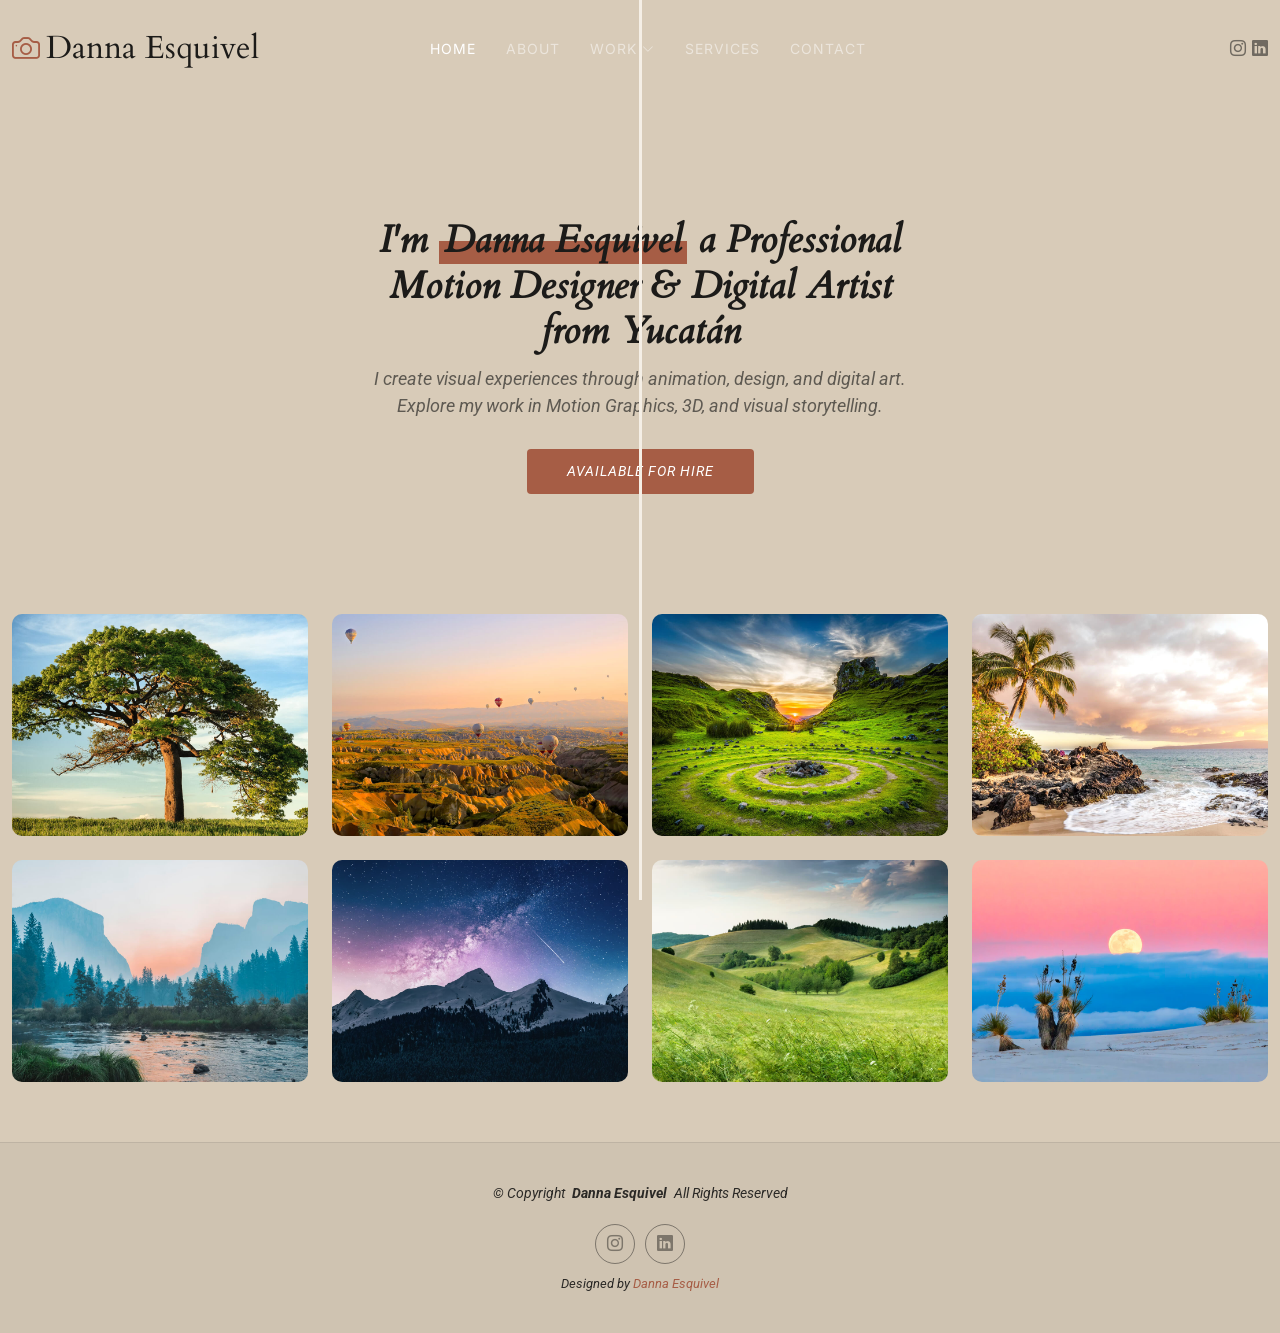
==== commit e50728ea: "Actualicé main" ====
--- a/index.html
+++ b/index.html
@@ -67,8 +67,6 @@
       </nav>
 
       <div class="header-social-links">
-        <a href="#" class="twitter"><i class="bi bi-twitter-x"></i></a>
-        <a href="#" class="facebook"><i class="bi bi-facebook"></i></a>
         <a href="https://www.instagram.com/dannaeesq?igsh=MXY3OXNpZHllMGF1Nw==" target="_blank" ><i class="instagram"><i class="bi bi-instagram"></i></a>
         <a href="#" class="linkedin"><i class="bi bi-linkedin"></i></a>
       </div>
--- a/assets/css/main.css
+++ b/assets/css/main.css
@@ -1389,4 +1389,40 @@
 --------------------------------------------------------------*/
 .starter-section {
   /* Add your styles here */
+}
+/*--------------------------------------------------------------
+# Custom Header Layout
+--------------------------------------------------------------*/
+@media (min-width: 1200px) {
+
+  .header .container-fluid {
+    display: flex;
+    align-items: center;
+    justify-content: space-between;
+  }
+
+  /* Logo a la izquierda */
+  .header .logo {
+    flex: 1;
+  }
+
+  /* Menú centrado */
+  .header .navmenu {
+    flex: 1;
+    display: flex;
+    justify-content: center;
+  }
+
+  .header .navmenu ul {
+    justify-content: center;
+  }
+
+  /* Redes sociales a la derecha */
+  .header .header-social-links {
+    flex: 1;
+    display: flex;
+    justify-content: flex-end;
+    padding-right: 0;
+  }
+
 }
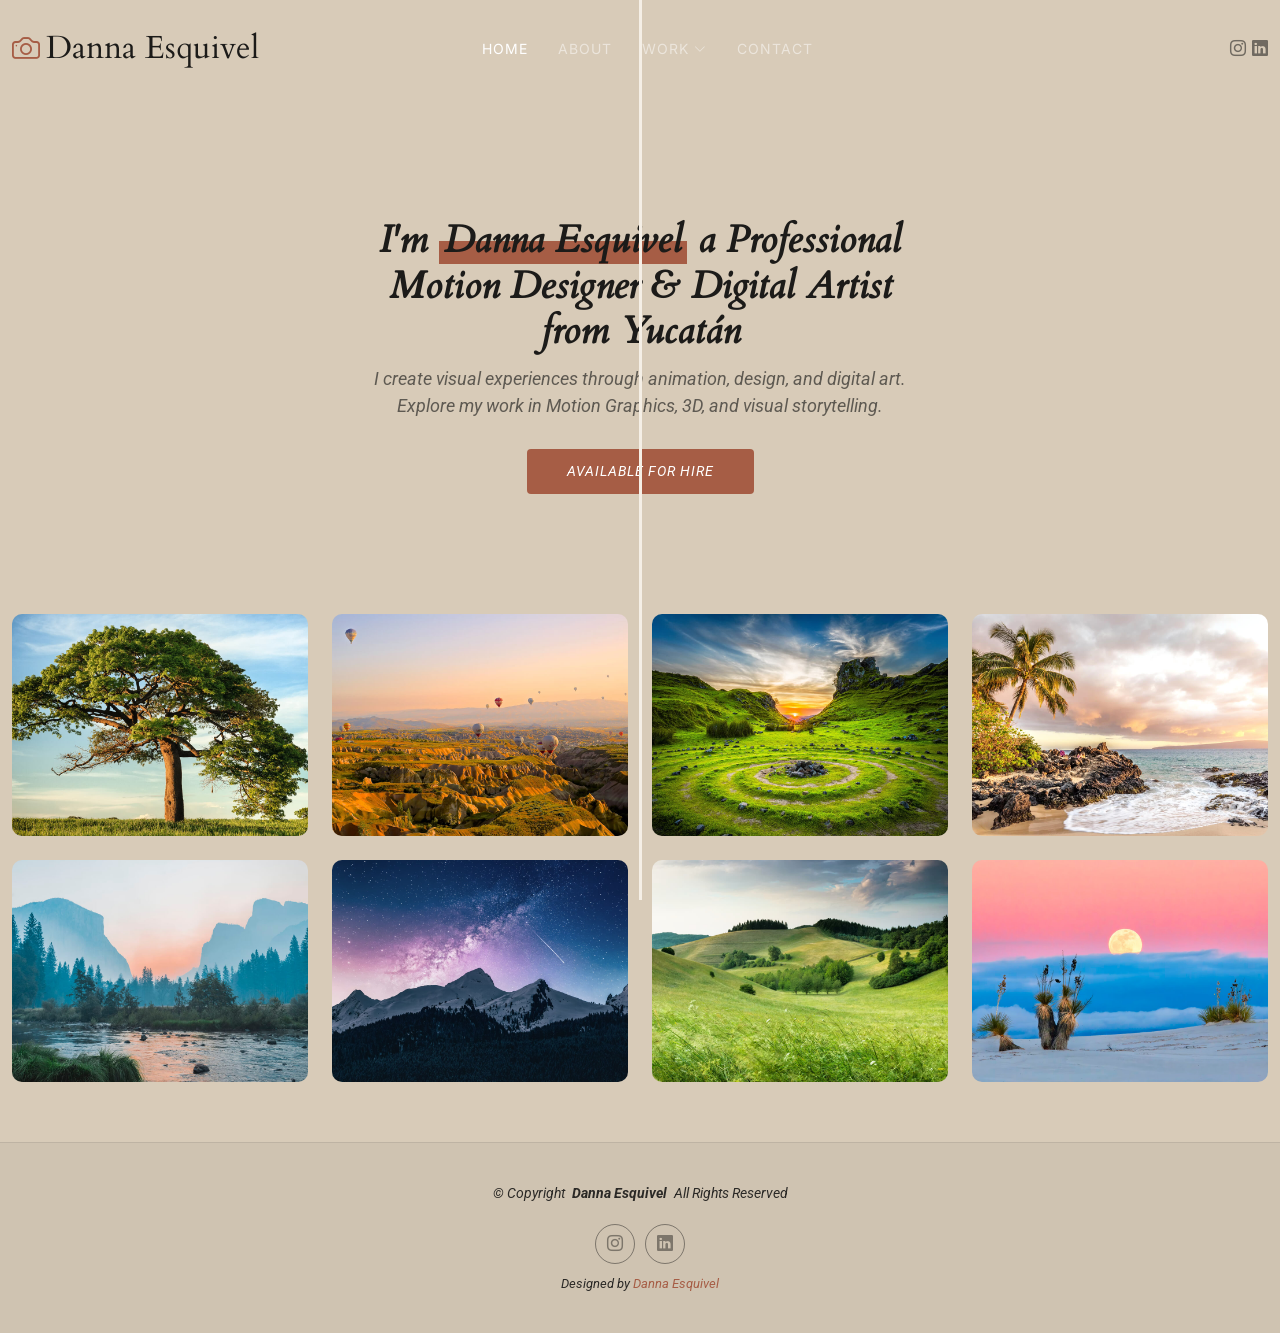
==== commit ea37d79b: "Configuré index" ====
--- a/index.html
+++ b/index.html
@@ -60,7 +60,7 @@
           </a>
         </li>
 
-        <li><a href="services.html">Services</a></li>
+
         <li><a href="contact.html">Contact</a></li>
       </ul>
       <i class="mobile-nav-toggle d-xl-none bi bi-list"></i>
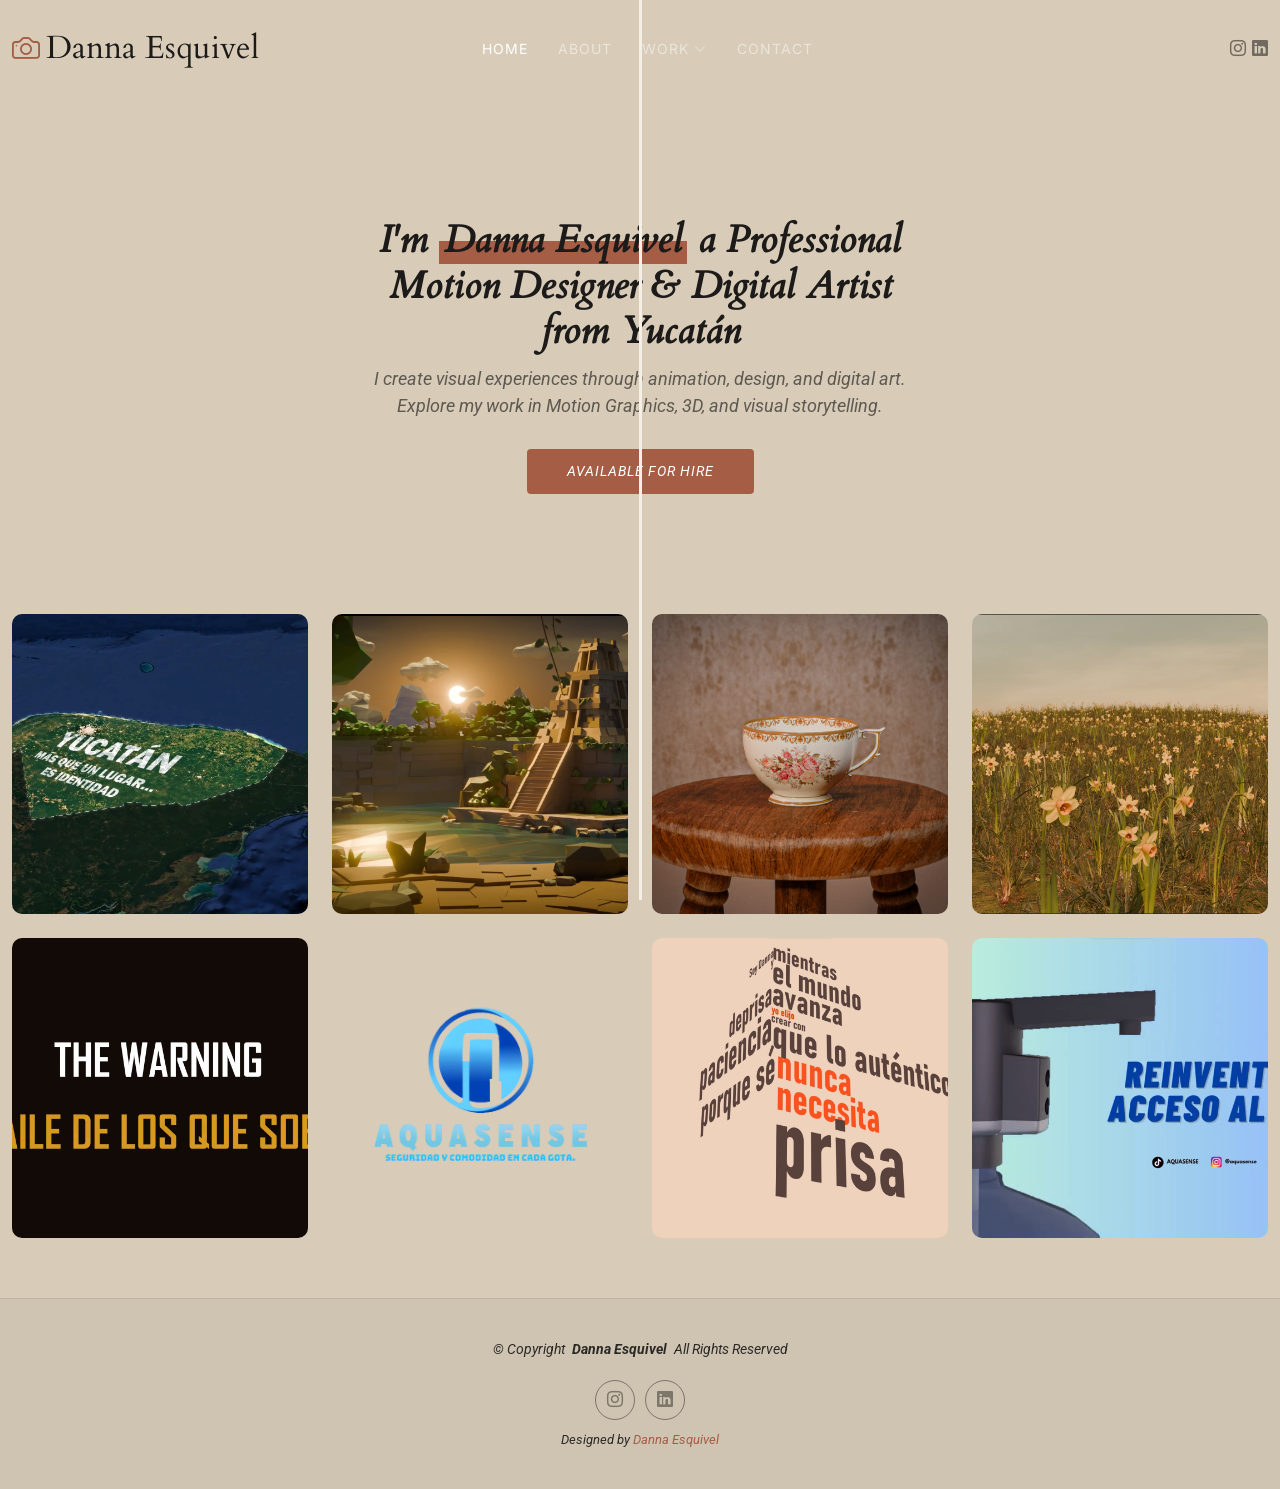
==== commit 83461ea3: "Actualice las imagenes en index" ====
--- a/index.html
+++ b/index.html
@@ -100,80 +100,80 @@
 
           <div class="col-xl-3 col-lg-4 col-md-6">
             <div class="gallery-item h-100">
-              <img src="assets/img/gallery/gallery-1.jpg" class="img-fluid" alt="">
-              <div class="gallery-links d-flex align-items-center justify-content-center">
-                <a href="assets/img/gallery/gallery-1.jpg" title="Gallery 1" class="glightbox preview-link"><i class="bi bi-arrows-angle-expand"></i></a>
-                <a href="gallery-single.html" class="details-link"><i class="bi bi-link-45deg"></i></a>
-              </div>
-            </div>
-          </div><!-- End Gallery Item -->
-
-          <div class="col-xl-3 col-lg-4 col-md-6">
-            <div class="gallery-item h-100">
-              <img src="assets/img/gallery/gallery-2.jpg" class="img-fluid" alt="">
-              <div class="gallery-links d-flex align-items-center justify-content-center">
-                <a href="assets/img/gallery/gallery-2.jpg" title="Gallery 2" class="glightbox preview-link"><i class="bi bi-arrows-angle-expand"></i></a>
-                <a href="gallery-single.html" class="details-link"><i class="bi bi-link-45deg"></i></a>
-              </div>
-            </div>
-          </div><!-- End Gallery Item -->
-
-          <div class="col-xl-3 col-lg-4 col-md-6">
-            <div class="gallery-item h-100">
-              <img src="assets/img/gallery/gallery-3.jpg" class="img-fluid" alt="">
-              <div class="gallery-links d-flex align-items-center justify-content-center">
-                <a href="assets/img/gallery/gallery-3.jpg" title="Gallery 3" class="glightbox preview-link"><i class="bi bi-arrows-angle-expand"></i></a>
-                <a href="gallery-single.html" class="details-link"><i class="bi bi-link-45deg"></i></a>
-              </div>
-            </div>
-          </div><!-- End Gallery Item -->
-
-          <div class="col-xl-3 col-lg-4 col-md-6">
-            <div class="gallery-item h-100">
-              <img src="assets/img/gallery/gallery-4.jpg" class="img-fluid" alt="">
-              <div class="gallery-links d-flex align-items-center justify-content-center">
-                <a href="assets/img/gallery/gallery-4.jpg" title="Gallery 4" class="glightbox preview-link"><i class="bi bi-arrows-angle-expand"></i></a>
-                <a href="gallery-single.html" class="details-link"><i class="bi bi-link-45deg"></i></a>
-              </div>
-            </div>
-          </div><!-- End Gallery Item -->
-
-          <div class="col-xl-3 col-lg-4 col-md-6">
-            <div class="gallery-item h-100">
-              <img src="assets/img/gallery/gallery-5.jpg" class="img-fluid" alt="">
-              <div class="gallery-links d-flex align-items-center justify-content-center">
-                <a href="assets/img/gallery/gallery-5.jpg" title="Gallery 5" class="glightbox preview-link"><i class="bi bi-arrows-angle-expand"></i></a>
-                <a href="gallery-single.html" class="details-link"><i class="bi bi-link-45deg"></i></a>
-              </div>
-            </div>
-          </div><!-- End Gallery Item -->
-
-          <div class="col-xl-3 col-lg-4 col-md-6">
-            <div class="gallery-item h-100">
-              <img src="assets/img/gallery/gallery-6.jpg" class="img-fluid" alt="">
-              <div class="gallery-links d-flex align-items-center justify-content-center">
-                <a href="assets/img/gallery/gallery-6.jpg" title="Gallery 6" class="glightbox preview-link"><i class="bi bi-arrows-angle-expand"></i></a>
-                <a href="gallery-single.html" class="details-link"><i class="bi bi-link-45deg"></i></a>
-              </div>
-            </div>
-          </div><!-- End Gallery Item -->
-
-          <div class="col-xl-3 col-lg-4 col-md-6">
-            <div class="gallery-item h-100">
-              <img src="assets/img/gallery/gallery-7.jpg" class="img-fluid" alt="">
-              <div class="gallery-links d-flex align-items-center justify-content-center">
-                <a href="assets/img/gallery/gallery-7.jpg" title="Gallery 7" class="glightbox preview-link"><i class="bi bi-arrows-angle-expand"></i></a>
-                <a href="gallery-single.html" class="details-link"><i class="bi bi-link-45deg"></i></a>
-              </div>
-            </div>
-          </div><!-- End Gallery Item -->
-
-          <div class="col-xl-3 col-lg-4 col-md-6">
-            <div class="gallery-item h-100">
-              <img src="assets/img/gallery/gallery-8-2.jpg" class="img-fluid" alt="">
-              <div class="gallery-links d-flex align-items-center justify-content-center">
-                <a href="assets/img/gallery/gallery-8-2.jpg" title="Gallery 8" class="glightbox preview-link"><i class="bi bi-arrows-angle-expand"></i></a>
-                <a href="gallery-single.html" class="details-link"><i class="bi bi-link-45deg"></i></a>
+              <img src="assets/img/gallery/yucatan.png" class="img-fluid" alt="">
+              <div class="gallery-links d-flex align-items-center justify-content-center">
+                <a href="assets/img/gallery/yucatan.png" title="Gallery 1" class="glightbox preview-link"><i class="bi bi-arrows-angle-expand"></i></a>
+                <a href="gallery.html" class="details-link"><i class="bi bi-link-45deg"></i></a>
+              </div>
+            </div>
+          </div><!-- End Gallery Item -->
+
+          <div class="col-xl-3 col-lg-4 col-md-6">
+            <div class="gallery-item h-100">
+              <img src="assets/img/gallery/piramide-maya.png" class="img-fluid" alt="">
+              <div class="gallery-links d-flex align-items-center justify-content-center">
+                <a href="assets/img/gallery/piramide-maya.png" title="Gallery 2" class="glightbox preview-link"><i class="bi bi-arrows-angle-expand"></i></a>
+                <a href="gallery.html" class="details-link"><i class="bi bi-link-45deg"></i></a>
+              </div>
+            </div>
+          </div><!-- End Gallery Item -->
+
+          <div class="col-xl-3 col-lg-4 col-md-6">
+            <div class="gallery-item h-100">
+              <img src="assets/img/gallery/taza-vintage.jpg" class="img-fluid" alt="">
+              <div class="gallery-links d-flex align-items-center justify-content-center">
+                <a href="assets/img/gallery/taza-vintage.jpg" title="Gallery 3" class="glightbox preview-link"><i class="bi bi-arrows-angle-expand"></i></a>
+                <a href="gallery.html" class="details-link"><i class="bi bi-link-45deg"></i></a>
+              </div>
+            </div>
+          </div><!-- End Gallery Item -->
+
+          <div class="col-xl-3 col-lg-4 col-md-6">
+            <div class="gallery-item h-100">
+              <img src="assets/img/gallery/flores.png" class="img-fluid" alt="">
+              <div class="gallery-links d-flex align-items-center justify-content-center">
+                <a href="assets/img/gallery/flores.png" title="Gallery 4" class="glightbox preview-link"><i class="bi bi-arrows-angle-expand"></i></a>
+                <a href="gallery.html" class="details-link"><i class="bi bi-link-45deg"></i></a>
+              </div>
+            </div>
+          </div><!-- End Gallery Item -->
+
+          <div class="col-xl-3 col-lg-4 col-md-6">
+            <div class="gallery-item h-100">
+              <img src="assets/img/gallery/the-warning-lyrics.png" class="img-fluid" alt="">
+              <div class="gallery-links d-flex align-items-center justify-content-center">
+                <a href="assets/img/gallery/the-warning-lyrics.png" title="Gallery 5" class="glightbox preview-link"><i class="bi bi-arrows-angle-expand"></i></a>
+                <a href="gallery.html" class="details-link"><i class="bi bi-link-45deg"></i></a>
+              </div>
+            </div>
+          </div><!-- End Gallery Item -->
+
+          <div class="col-xl-3 col-lg-4 col-md-6">
+            <div class="gallery-item h-100">
+              <img src="assets/img/gallery/aquasense-logo.png" class="img-fluid" alt="">
+              <div class="gallery-links d-flex align-items-center justify-content-center">
+                <a href="assets/img/gallery/aquasense-logo.png" title="Gallery 6" class="glightbox preview-link"><i class="bi bi-arrows-angle-expand"></i></a>
+                <a href="gallery.html" class="details-link"><i class="bi bi-link-45deg"></i></a>
+              </div>
+            </div>
+          </div><!-- End Gallery Item -->
+
+          <div class="col-xl-3 col-lg-4 col-md-6">
+            <div class="gallery-item h-100">
+              <img src="assets/img/gallery/typography-motion.png" class="img-fluid" alt="">
+              <div class="gallery-links d-flex align-items-center justify-content-center">
+                <a href="assets/img/gallery/typography-motion.png" title="Gallery 7" class="glightbox preview-link"><i class="bi bi-arrows-angle-expand"></i></a>
+                <a href="gallery.html" class="details-link"><i class="bi bi-link-45deg"></i></a>
+              </div>
+            </div>
+          </div><!-- End Gallery Item -->
+
+          <div class="col-xl-3 col-lg-4 col-md-6">
+            <div class="gallery-item h-100">
+              <img src="assets/img/gallery/aquasense-ad.png" class="img-fluid" alt="">
+              <div class="gallery-links d-flex align-items-center justify-content-center">
+                <a href="assets/img/gallery/aquasense-ad.png" title="Gallery 8" class="glightbox preview-link"><i class="bi bi-arrows-angle-expand"></i></a>
+                <a href="gallery.html" class="details-link"><i class="bi bi-link-45deg"></i></a>
               </div>
             </div>
           </div><!-- End Gallery Item -->
--- a/assets/css/main.css
+++ b/assets/css/main.css
@@ -849,8 +849,12 @@
 }
 
 .gallery .gallery-item img {
+  width: 100%;
+  height: 300px;
+  object-fit: cover;
   transition: 0.3s;
 }
+
 
 .gallery .gallery-links {
   position: absolute;
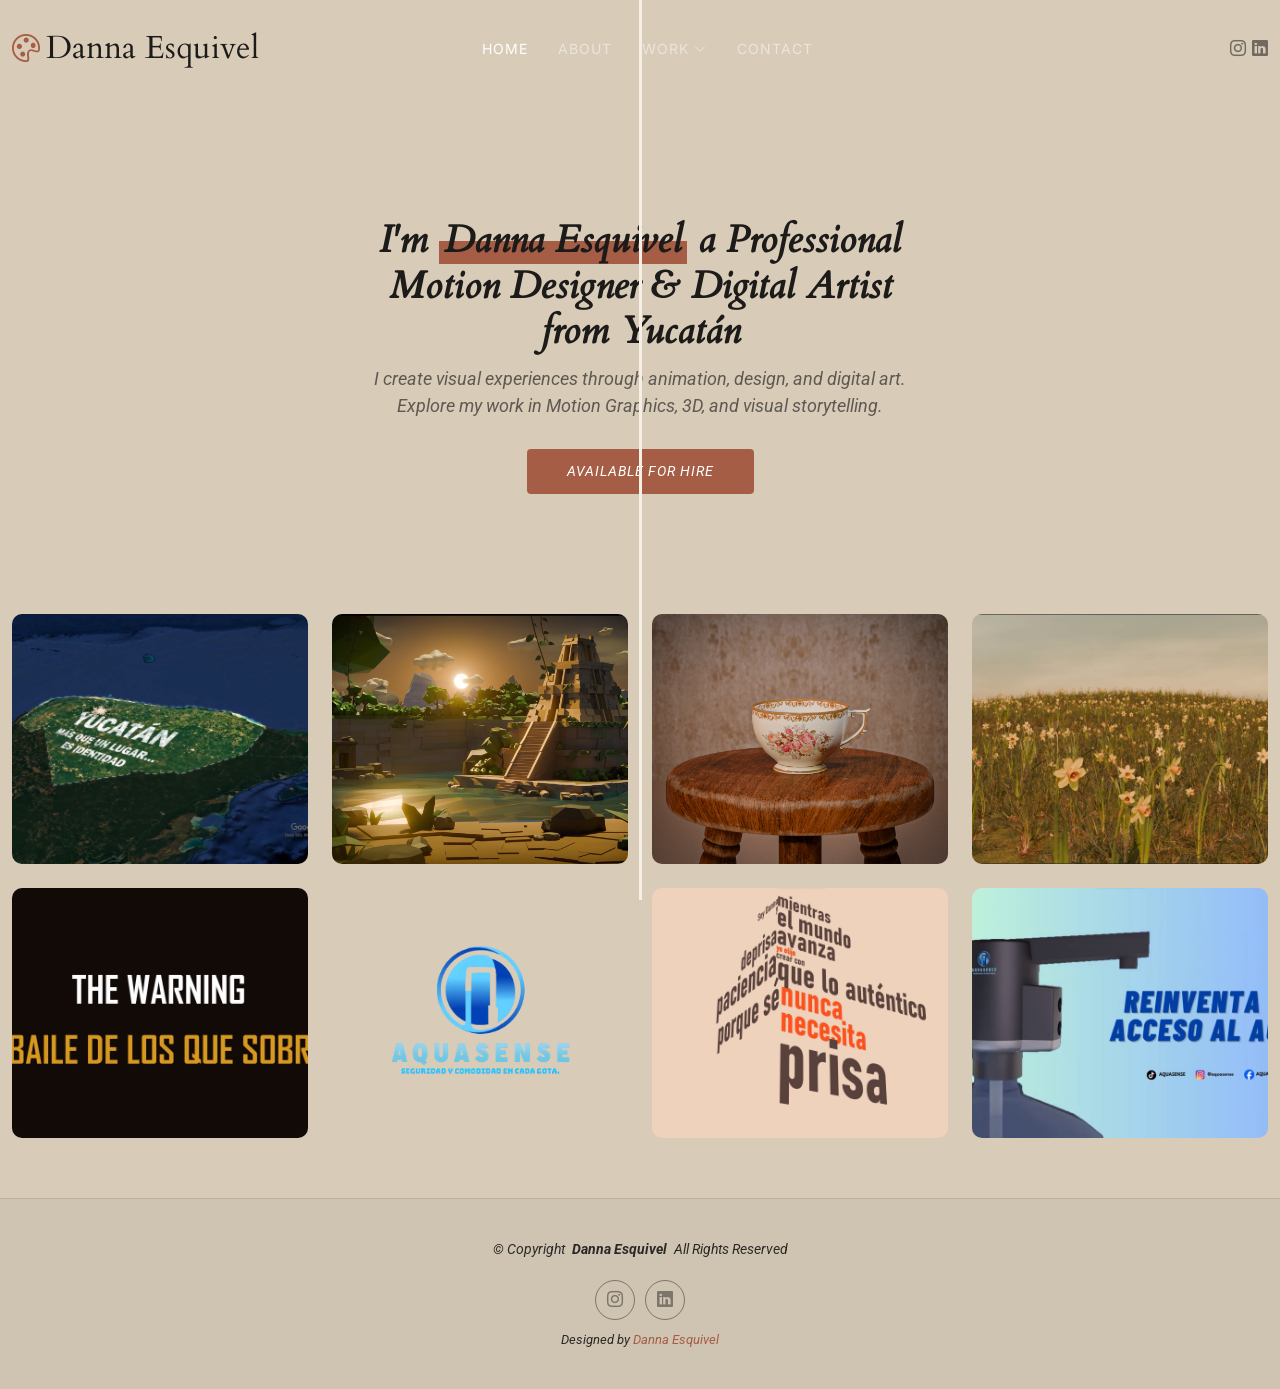
==== commit 1fa974ea: "Actualizo diseño y logo del portafolio" ====
--- a/index.html
+++ b/index.html
@@ -9,8 +9,8 @@
   <meta name="keywords" content="">
 
   <!-- Favicons -->
-  <link href="assets/img/favicon.png" rel="icon">
-  <link href="assets/img/apple-touch-icon.png" rel="apple-touch-icon">
+  <link href="assets/img/danna.png" rel="icon">
+  <link href="assets/img/danna.png" rel="apple-touch-icon">
 
   <!-- Fonts -->
   <link href="https://fonts.googleapis.com" rel="preconnect">
@@ -44,7 +44,7 @@
       <a href="index.html" class="logo d-flex align-items-center me-auto me-xl-0">
         <!-- Uncomment the line below if you also wish to use an image logo -->
         <!-- <img src="assets/img/logo.png" alt=""> -->
-        <i class="bi bi-camera"></i>
+        <i class="bi bi-palette"></i>
         <h1 class="sitename">Danna Esquivel</h1>
       </a>
 
--- a/assets/css/main.css
+++ b/assets/css/main.css
@@ -850,11 +850,10 @@
 
 .gallery .gallery-item img {
   width: 100%;
-  height: 300px;
+  height: 250px;
   object-fit: cover;
   transition: 0.3s;
 }
-
 
 .gallery .gallery-links {
   position: absolute;
